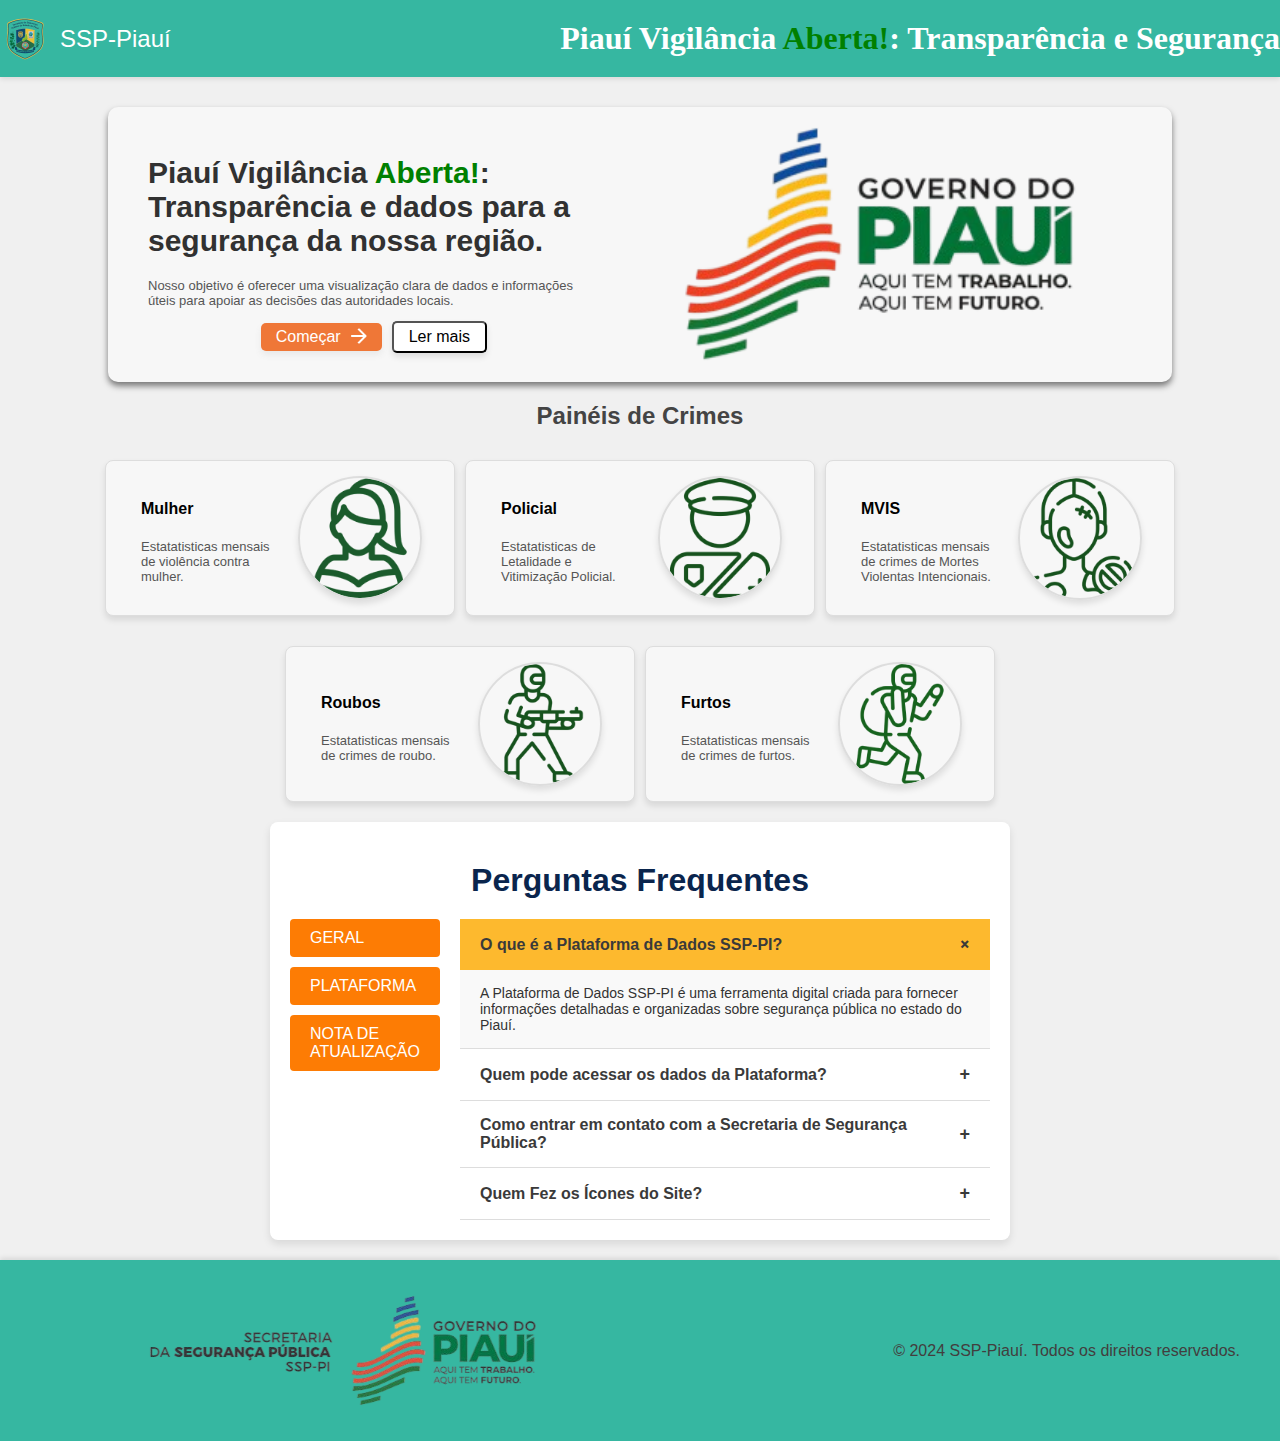
==== index.html @ 042aa712 "Pagina HomeSSP Proto" ====
<!DOCTYPE html>
<html lang="pt-br">
<head class="header">
    <meta charset="UTF-8">
    <meta name="viewport" content="width=device-width, initial-scale=1.0">
    <title>SSP-Piauí Vigilância Aberta!</title>
    <link rel="stylesheet" href="styles.css">

    <div class="header">
        <div class="header-content">
            <div class="logo-container">
                <img src="./imagens/logoSSP.png" alt="Logo" class="header-image">
                <span class="header-text">SSP-Piauí</span>
            </div>
            <h1 class="title">Piauí Vigilância <span style="color: green;">Aberta!</span>: Transparência e Segurança</h1>
        </div>
    </div>
</head>



<body>
    <div>
        <div class="zona1">
            <card class="cardEspecial">
                <div>
                    <h1 class="titulo">Piauí Vigilância <span style="color: green;">Aberta!</span>: Transparência 
                        e dados para a segurança da nossa região.
                    </h1>
                    <p class="texto"> Nosso objetivo é oferecer uma visualização clara de dados
                        e informações úteis para apoiar as decisões das autoridades
                        locais.
                    </p>
                    <div class="botoes">
                        <button class="botao0">
                            Começar
                            <img src="./imagens/seta.png" alt="Seta">
                        </button>
                        <button class="botao1" onclick="location.href='#sobre-nos';">Ler mais</button>
                    </div>
                </div>
                <div>
                    <img src="./imagens/piauiSemfundo.png" alt="Imagem representativa" class="esconderImagem">
                </div>
            </card>
        </div>
    
        <div class="zona2">
            <h2 class="tituloZona">Painéis de Crimes</h2>
            <div class="paineis">
                <card class="cardPainel">
                    <div>
                        <a href="#" class="teste">
                            <h4 class="tituloCard">Mulher</h4>
                            <p class="paragrafoCard">
                                Estatatisticas mensais
                                de violência contra 
                                mulher.
                            </p>
                        </a>
                    </div>
                    <div class="avatar-container">
                        <img src="./imagens/mulher.png" class="avatar">
                    </div>        
                </card>

                <card class="cardPainel">
                    <div>
                        <a href="#" class="teste">
                            <h4 class="tituloCard">Policial</h4>
                            <p class="paragrafoCard">
                                Estatatisticas de Letalidade e Vitimização Policial.
                            </p>
                        </a>
                    </div>
                    <div class="avatar-container">
                        <img src="./imagens/policial.png" class="avatar">
                    </div>        
                </card>

                <card class="cardPainel">
                    <div>
                        <a href="#" class="teste">
                            <h4 class="tituloCard">MVIS</h4>
                            <p class="paragrafoCard">
                                Estatatisticas mensais
                                de crimes de Mortes Violentas Intencionais.
                            </p>
                        </a>
                    </div>
                    <div class="avatar-container">
                        <img src="./imagens/violencia.png" class="avatar">
                    </div>        
                </card>

                <card class="cardPainel">
                    <div>
                        <a href="#" class="teste">
                            <h4 class="tituloCard">Roubos</h4>
                            <p class="paragrafoCard">
                                Estatatisticas mensais
                                de crimes de roubo.
                            </p>
                        </a>
                    </div>
                    <div class="avatar-container">
                        <img src="./imagens/roubo.png" class="avatar">
                    </div>        
                </card>
                

                <card class="cardPainel">
                    <div>
                        <a href="#" class="teste">
                            <h4 class="tituloCard">Furtos</h4>
                            <p class="paragrafoCard">
                                Estatatisticas mensais
                                de crimes de furtos.
                            </p>
                        </a>
                    </div>
                    <div class="avatar-container">
                        <img src="./imagens/furto.png" class="avatar">
                    </div>        
                </card>

               
            </div>
        </div>

        <div class="zona3" id="sobre-nos">
        
            <div class="faq-container">
                <!-- Título -->
                <h1 class="titulo-sobre">Perguntas Frequentes</h1>
        
                <div class="faq-content">
                    <!-- Botões dos Temas -->
                    <div class="faq-themes">
                        <button class="faq-theme active" data-theme="op1">GERAL</button>
                        <button class="faq-theme" data-theme="op2">PLATAFORMA</button>
                        <button class="faq-theme" data-theme="op3">NOTA DE ATUALIZAÇÃO</button>
                    </div>
        
                    <!-- Perguntas por Tema -->
                    <div class="faq-questions" id="op1" style="display: block;">
                        <div class="faq-item">
                            <div class="faq-question active">O que é a Plataforma de Dados SSP-PI?</div>
                            <div class="faq-answer" style="display: block;">
                                <p>A Plataforma de Dados SSP-PI é uma ferramenta digital criada para fornecer informações 
                                    detalhadas e organizadas sobre segurança pública no estado do Piauí.</p>
                            </div>
                        </div>
                        <div class="faq-item">
                            <div class="faq-question">Quem pode acessar os dados da Plataforma?</div>
                            <div class="faq-answer">
                                <p>Qualquer cidadão pode acessar os dados da plataforma. Ela é aberta ao público e foi projetada para ser de fácil navegação.</p>
                            </div>
                        </div>
                        <div class="faq-item">
                            <div class="faq-question">Como entrar em contato com a Secretaria de Segurança Pública?</div>
                            <div class="faq-answer">
                                <p>Você pode entrar em contato pelo telefone (86) 3216 5221 ou pelo e-mail gabinete.ssp@ssp.pi.gov.br.</p>
                            </div>
                        </div>
                        <div class="faq-item">
                            <div class="faq-question">Quem Fez os Ícones do Site?</div>
                            <div class="faq-answer">
                                <p>
                                    <div> Ícones feitos por <a href="https://www.flaticon.com/br/autores/freepik" title="Freepik"> Freepik </a> 
                                        from <a href="https://www.flaticon.com/br/" title="Flaticon">www.flaticon.com'</a></div>
                                    <div> Ícones feitos por <a href="https://www.flaticon.com/br/autores/smashicons" 
                                        title="Smashicons"> Smashicons </a> from <a href="https://www.flaticon.com/br/" 
                                        title="Flaticon">www.flaticon.com'</a></div>
                                </p>
                            </div>
                        </div>
                    </div>
        
                    <div class="faq-questions" id="op2">
                        <div class="faq-item">
                            <div class="faq-question">Quais informações estão disponíveis na plataforma?</div>
                            <div class="faq-answer">
                                <p>A plataforma oferece dados sobre registros criminais, ações policiais, trânsito, violência contra a mulher, 
                                    controle de armas e indicadores ambientais, entre outros.</p>
                            </div>
                        </div>
                        <div class="faq-item">
                            <div class="faq-question">Como a plataforma contribui para a segurança pública</div>
                            <div class="faq-answer">
                                <p>Ela promove a transparência, disponibilizando informações acessíveis que podem ser usadas para análises 
                                    e formulação de políticas públicas eficazes.</p>
                            </div>
                        </div>
                    </div>
        
                    <div class="faq-questions" id="op3">
                        <div class="faq-item">
                            <div class="faq-question">Pergunta 1</div>
                            <div class="faq-answer">
                                <p>Lorem Ipsum é simplesmente uma simulação de texto da indústria tipográfica e de impressos, e vem sendo utilizado desde o século XVI.</p>
                            </div>
                        </div>
                        <div class="faq-item">
                            <div class="faq-question">Pergunta 2</div>
                            <div class="faq-answer">
                                <p>Lorem Ipsum é simplesmente uma simulação de texto da indústria tipográfica e de impressos, e vem sendo utilizado desde o século XVI.</p>
                            </div>
                        </div>
                    </div>
                </div>
            </div>
        
        </div>
    </div>

    

</body>

<footer class="footer">
    <div class="footer-content">
        <img src="./imagens/footer.png" alt="Logo SSP-Piauí" class="footer-image">
        <div class="footer-text">
            <p>&copy; 2024 SSP-Piauí. Todos os direitos reservados.</p>
            
        </div>
    </div>
</footer>


</html>

<script src="script.js"></script>
---- styles.css ----
html, body {
    justify-content: center;
    align-items: center;
    background-color: #f0f0f0;
    display: flex;
    flex-direction: column;
    margin: 0;
    background-color: #f0f0f0;
}

.cardEspecial {
    display: flex; 
    justify-content: space-between;
    align-items: center;
    background-color: rgb(247, 247, 247); 
    color: rgb(5, 5, 5); 
    padding: 20px;
    border-radius: 10px;
    box-shadow: 0 4px 6px rgba(0, 0, 0, 0.5);
    width: 80%; 
    min-width: 250px;
    margin-top: 30px;
}

card div:first-child {
    flex: 1;
    padding-right: 10px;
    padding-left: 20px;
}

card div:last-child {
    flex: 1.2;
    display: flex; 
    justify-content: center; 
    align-items: center; 
}

img {
    max-width: 100%; 
    max-height: 100%; 
    border-radius: 8px;
    object-fit: contain; 
}

.esconderImagem {
    width: 400px;
 }

@media (max-width: 768px) {
    .esconderImagem {
       margin-top: 20px;
       display: none;
    }
}

.zona1 {
    display: flex;
    flex-direction: column; 
    align-items: center; 

}

.titulo {
    font-size: 30px;
    font-family: sans-serif, Calibri, Arial;
    color: rgb(49, 49, 49);
    text-align: left;
}

.texto {
    font-family: sans-serif, Calibri, Arial;
    font-size: 13px;
    color: #555555;
}

.botoes {
    gap: 10px; 
}

.botao0 {
        background-color: #EF7737; 
        color: white; 
        border: none; 
        padding: 5px 15px; 
        border-radius: 5px; 
        font-size: 16px;
        cursor: pointer;
        display: flex;
        gap: 10px; 
        box-shadow: 0 4px 6px rgba(117, 113, 113, 0.1); 
        transition: background-color 0.3s; 
    }

.botao1 {
    background-color: #ffffff;
    color: black; 
    border-color: black; 
    padding: 5px 15px; 
    border-radius: 5px; 
    font-size: 16px;
    cursor: pointer; 
    display: flex;
    gap: 10px;
    box-shadow: 0 4px 6px rgba(0, 0, 0, 0.1);
    transition: background-color 0.3s;
}

.botao0:hover {
    background-color: #d6652f; 
    color: greenyellow;
}

.botao1:hover {
    background-color: grey; 
    color: white;
}

.botao0 img {
    width: 16px; 
    height: 16px;
}

.zona2 {
    display: flex;
    flex-direction: column; 
    align-items: center; 
    width: 100%; 
}


.tituloZona {
    text-align: center; 
    font-size: 24px; 
    font-weight: bold; 
    margin-bottom: 20px; 
    color: #444444; 
    font-family: 'Arial', sans-serif; 
}

.paineis {
    display: flex; 
    flex-wrap: wrap;
    gap: 20px 10px; 
    justify-content: center; 
}


.cardPainel {
    justify-content: space-between;
    align-items: center;
    display: flex;
    background-color: #f7f7f7; 
    border: 1px solid #ddd; 
    cursor: pointer; 
    border-radius: 8px; 
    max-width: 350px; 
    margin-top: 10px;
    box-shadow: 0 4px 6px rgba(0, 0, 0, 0.1); 
    width: calc(33.333% - 20px); 
    min-height: 150px; 
    padding: 15px; 
    box-sizing: border-box; 
    text-align: center; 
    transition: transform 0.3s;
}

@media (max-width: 768px) {
    .cardEspecial {
        flex-direction: column; 
        text-align: center;
    }
    
    .cardEspecial div:first-child {
        padding: 0; 
    }
    .cardPainel {
        width: calc(50% - 20px); 
    }

    .footer-image {
        width: 100%; 
    }

    .footer-text p {
        margin: 5px 0;
        font-size: 10px;
     
    }
}

@media (max-width: 480px) {
    .cardPainel {
        width: 100%; 
    }

    .footer-text p {
        margin: 5px 0;
        font-size: 10px;
     
    }
}


.cardPainel:hover {
    transform: scale(1.05);
    box-shadow: 0 6px 8px rgba(0, 0, 0, 0.2); 
}

.teste {
    text-decoration: none; 
    color: inherit; 
}

.tituloCard {
    font-family: sans-serif, Calibri, Arial;
    font-weight: bold;
    text-align: left;
}

.paragrafoCard {
    font-family: sans-serif, Calibri, Arial;
    color: #555555;
    text-align: left;
    font-size: 13px;
    font-size: 10;
}

.avatar {
    width: 120px;
    height: 120px; 
    border-radius: 50%; 
    object-fit: cover; 
    border: 2px solid #ddd; 
    box-shadow: 0 4px 6px rgba(0, 0, 0, 0.1); 
}

.zona3{
    margin-top: 20px;
    margin-bottom: 20px;
    display: flex;
    flex-direction: column; 
    align-items: center; 
    width: 100%; 
}

.sobre {
    align-items: center;
    background-color: #FDB92E;
    padding: 20px;
    border-radius: 10px;
    box-shadow: 0 4px 6px rgba(0, 0, 0, 0.1);
    width: 55%; 
    min-width: 300px; ;
    min-height: 150px;
    margin-top: 50px;
    margin-bottom: 20px;
       
}

.tituloSobre{
    text-align: center;
    cursor: default;   
    font-family: 'Segoe UI', Tahoma, Geneva, Verdana, sans-serif;
    color: #444444;
}

.textoSobre{
    text-align: center;
    color: rgb(90, 86, 86);
}


body > div {
    flex: 1; 
}

.footer {
    background-color: #36B7A1;
    color: #ecf0f1;
    display: flex;
    justify-content: center;
    align-items: center;
    padding: 20px 0px;
    width: 100%;
    box-shadow: 0 -2px 5px rgba(0, 0, 0, 0.1);
    margin-top: auto;
}

.footer-content {
    display: flex;
    align-items: center;
    justify-content: space-between;
    max-width: 1200px;
}

.footer-image {
    min-width: 150px;
    width: 60%;
    margin-right: 30px;
}

.footer-text {
    text-align: right;
    flex: 1;
}

.footer-text p {
    color: rgb(66, 62, 62);
}

.header {
    background-color: #36B7A1; 
    color: white;  
    display: flex;
    justify-content: space-between; 
    align-items: center; 
    padding: 0px 0px;
    width: 100%;  
    position: relative;
    box-shadow: 0 2px 5px rgba(0, 0, 0, 0.1);  
}

.header-content {
    display: flex;
    justify-content: space-between;
    align-items: center;
    width: 100%;
}

.logo-container {
    display: flex;
    align-items: center;
}

.header-image {
    width: 50px;  
    height: auto; 
    margin-right: 10px; 
}

.header-text {
    font-size: 24px;
    font-family: sans-serif, Calibri, Arial;
    margin: 0;
}

.header-title {
    font-size: 28px;
    font-family: sans-serif, Calibri, Arial;
    text-align: center;  
}

h1 {
    text-align: center;
    margin: 20px 0;
}

p {
    font-family: sans-serif, Calibri, Arial;
}

.titulo-sobre {
    font-family: sans-serif, Calibri, Arial;
    color: #0A254D;
}
.faq-theme.active {
    background: #FD7C04;
}

.faq-question.active {
    background: #FDB92E;
}

.faq-container {
    width: 700px;
    margin: 0 auto;
    padding: 20px;
    background: #fff;
    border-radius: 8px;
    box-shadow: 0 4px 8px rgba(0, 0, 0, 0.1);
}

.faq-content {
    display: flex;
}

.faq-themes {
    display: flex;
    flex-direction: column;
    margin-right: 20px;
    width: 150px;
}

.faq-theme {
    padding: 10px 20px;
    background: #FD7C04;
    color: white;
    border: none;
    border-radius: 4px;
    cursor: pointer;
    font-size: 16px;
    margin-bottom: 10px;
    text-align: left;
}

.faq-theme:hover {
    background: #FDB92E;
}

.faq-questions {
    flex: 1;
    display: none;
}

.faq-item {
    font-family: sans-serif, Calibri, Arial;
    border-bottom: 1px solid #ddd;
}

.faq-question {
    cursor: pointer;
    padding: 15px 20px;
   
    color: #3A3A3A;
    font-weight: bold;
    display: flex;
    justify-content: space-between;
    align-items: center;
}

.faq-question:hover {
    background: #FDB92E;
}

.faq-question::after {
    content: "+";
    font-size: 18px;
    transition: transform 0.3s;
}

.faq-question.active::after {
    transform: rotate(45deg);
}

.faq-answer {
    display: none;
    padding: 15px 20px;
    background: #f9f9f9;
    color: #333;
    font-size: 14px;
}

.faq-answer p {
    margin: 0;
}

@media (max-width: 768px) {
    .header-content {
        flex-direction: column;  
        text-align: center;  
    }

    .logo-container {
        margin-bottom: 10px;  
    }

    .header-image {
        width: 30px;  
    }

    .header-title {
        font-size: 22px; 
    }

    .faq-container {
        width: 300px;
        margin: 0 auto;
        padding: 20px;
        background: #fff;
        border-radius: 8px;
        box-shadow: 0 4px 8px rgba(0, 0, 0, 0.1);
    }

    .faq-content {
        display: flex;
        flex-direction: column; 
        align-items: center;
    }
    
}
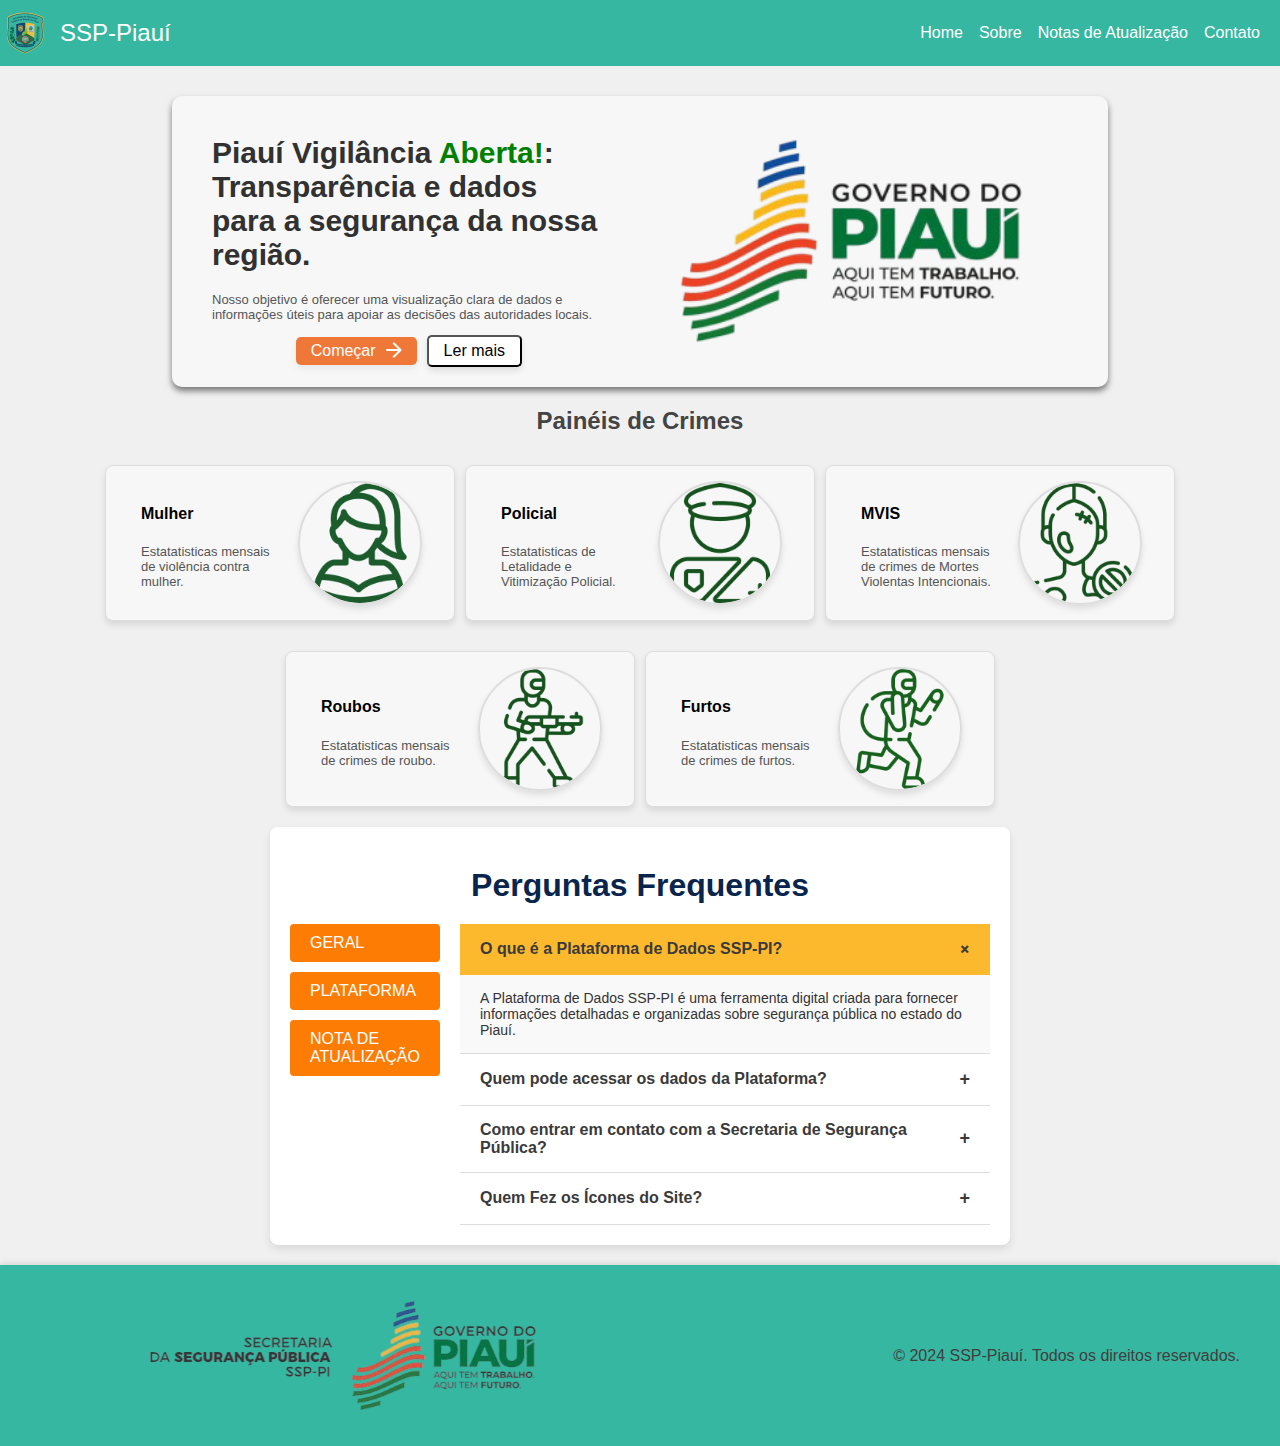
==== commit a07ff54f: "alterações para reunião na sexta" ====
--- a/index.html
+++ b/index.html
@@ -6,15 +6,20 @@
     <title>SSP-Piauí Vigilância Aberta!</title>
     <link rel="stylesheet" href="styles.css">
 
-    <div class="header">
-        <div class="header-content">
+    
+        <nav class="navbar">
             <div class="logo-container">
                 <img src="./imagens/logoSSP.png" alt="Logo" class="header-image">
                 <span class="header-text">SSP-Piauí</span>
             </div>
-            <h1 class="title">Piauí Vigilância <span style="color: green;">Aberta!</span>: Transparência e Segurança</h1>
-        </div>
-    </div>
+            <button class="menu-toggle" aria-label="Abrir Menu">&#9776;</button>
+            <ul class="nav-links">
+              <li><a href="#home">Home</a></li>
+              <li><a href="#sobre">Sobre</a></li>
+              <li><a href="#servicos">Notas de Atualização</a></li>
+              <li><a href="#contato">Contato</a></li>
+            </ul>
+          </nav>
 </head>
 
 
--- a/styles.css
+++ b/styles.css
@@ -1,490 +1,561 @@
-html, body {
-    justify-content: center;
-    align-items: center;
-    background-color: #f0f0f0;
-    display: flex;
+html,
+body {
+  justify-content: center;
+  align-items: center;
+  background-color: #f0f0f0;
+  display: flex;
+  flex-direction: column;
+  margin: 0;
+  background-color: #f0f0f0;
+  font-family: sans-serif, Calibri, Arial;
+}
+
+.cardEspecial {
+  display: flex;
+  justify-content: space-between;
+  align-items: center;
+  background-color: rgb(247, 247, 247);
+  color: rgb(5, 5, 5);
+  padding: 20px;
+  border-radius: 10px;
+  box-shadow: 0 4px 6px rgba(0, 0, 0, 0.5);
+  width: 70%;
+  min-width: 250px;
+  margin-top: 30px;
+}
+
+card div:first-child {
+  flex: 1;
+  padding-right: 10px;
+  padding-left: 20px;
+}
+
+card div:last-child {
+  flex: 1.2;
+  display: flex;
+  justify-content: center;
+  align-items: center;
+}
+
+img {
+  max-width: 100%;
+  max-height: 100%;
+  border-radius: 8px;
+  object-fit: contain;
+}
+
+.esconderImagem {
+  width: 350px;
+}
+
+@media (max-width: 768px) {
+  .esconderImagem {
+    margin-top: 20px;
+    display: none;
+  }
+}
+
+.zona1 {
+  display: flex;
+  flex-direction: column;
+  align-items: center;
+}
+
+.titulo {
+  font-size: 30px;
+  font-family: sans-serif, Calibri, Arial;
+  color: rgb(49, 49, 49);
+  text-align: left;
+}
+
+.texto {
+  font-family: sans-serif, Calibri, Arial;
+  font-size: 13px;
+  color: #555555;
+}
+
+.botoes {
+  gap: 10px;
+}
+
+.botao0 {
+  background-color: #ef7737;
+  color: white;
+  border: none;
+  padding: 5px 15px;
+  border-radius: 5px;
+  font-size: 16px;
+  cursor: pointer;
+  display: flex;
+  gap: 10px;
+  box-shadow: 0 4px 6px rgba(117, 113, 113, 0.1);
+  transition: background-color 0.3s;
+}
+
+.botao1 {
+  background-color: #ffffff;
+  color: black;
+  border-color: black;
+  padding: 5px 15px;
+  border-radius: 5px;
+  font-size: 16px;
+  cursor: pointer;
+  display: flex;
+  gap: 10px;
+  box-shadow: 0 4px 6px rgba(0, 0, 0, 0.1);
+  transition: background-color 0.3s;
+}
+
+.botao0:hover {
+  background-color: #d6652f;
+  color: greenyellow;
+}
+
+.botao1:hover {
+  background-color: grey;
+  color: white;
+}
+
+.botao0 img {
+  width: 16px;
+  height: 16px;
+}
+
+.zona2 {
+  display: flex;
+  flex-direction: column;
+  align-items: center;
+  width: 100%;
+}
+
+.tituloZona {
+  text-align: center;
+  font-size: 24px;
+  font-weight: bold;
+  margin-bottom: 20px;
+  color: #444444;
+  font-family: "Arial", sans-serif;
+}
+
+.paineis {
+  display: flex;
+  flex-wrap: wrap;
+  gap: 20px 10px;
+  justify-content: center;
+}
+
+.cardPainel {
+  justify-content: space-between;
+  align-items: center;
+  display: flex;
+  background-color: #f7f7f7;
+  border: 1px solid #ddd;
+  cursor: pointer;
+  border-radius: 8px;
+  max-width: 350px;
+  margin-top: 10px;
+  box-shadow: 0 4px 6px rgba(0, 0, 0, 0.1);
+  width: calc(33.333% - 20px);
+  min-height: 150px;
+  padding: 15px;
+  box-sizing: border-box;
+  text-align: center;
+  transition: transform 0.3s;
+}
+
+@media (max-width: 768px) {
+  .cardEspecial {
     flex-direction: column;
-    margin: 0;
-    background-color: #f0f0f0;
-}
-
-.cardEspecial {
-    display: flex; 
-    justify-content: space-between;
-    align-items: center;
-    background-color: rgb(247, 247, 247); 
-    color: rgb(5, 5, 5); 
-    padding: 20px;
-    border-radius: 10px;
-    box-shadow: 0 4px 6px rgba(0, 0, 0, 0.5);
-    width: 80%; 
-    min-width: 250px;
-    margin-top: 30px;
-}
-
-card div:first-child {
-    flex: 1;
-    padding-right: 10px;
-    padding-left: 20px;
-}
-
-card div:last-child {
-    flex: 1.2;
-    display: flex; 
-    justify-content: center; 
-    align-items: center; 
-}
-
-img {
-    max-width: 100%; 
-    max-height: 100%; 
-    border-radius: 8px;
-    object-fit: contain; 
-}
-
-.esconderImagem {
-    width: 400px;
- }
+    text-align: center;
+  }
+
+  .cardEspecial div:first-child {
+    padding: 0;
+  }
+  .cardPainel {
+    width: calc(50% - 20px);
+  }
+
+  .footer-image {
+    width: 100%;
+  }
+
+  .footer-text p {
+    margin: 5px 0;
+    font-size: 10px;
+  }
+}
+
+@media (max-width: 480px) {
+  .cardPainel {
+    width: 100%;
+  }
+
+  .footer-text p {
+    margin: 5px 0;
+    font-size: 10px;
+  }
+}
+
+.cardPainel:hover {
+  transform: scale(1.05);
+  box-shadow: 0 6px 8px rgba(0, 0, 0, 0.2);
+}
+
+.teste {
+  text-decoration: none;
+  color: inherit;
+}
+
+.tituloCard {
+  font-family: sans-serif, Calibri, Arial;
+  font-weight: bold;
+  text-align: left;
+}
+
+.paragrafoCard {
+  font-family: sans-serif, Calibri, Arial;
+  color: #555555;
+  text-align: left;
+  font-size: 13px;
+  font-size: 10;
+}
+
+.avatar {
+  width: 120px;
+  height: 120px;
+  border-radius: 50%;
+  object-fit: cover;
+  border: 2px solid #ddd;
+  box-shadow: 0 4px 6px rgba(0, 0, 0, 0.1);
+}
+
+.zona3 {
+  margin-top: 20px;
+  margin-bottom: 20px;
+  display: flex;
+  flex-direction: column;
+  align-items: center;
+  width: 100%;
+}
+
+.sobre {
+  align-items: center;
+  background-color: #fdb92e;
+  padding: 20px;
+  border-radius: 10px;
+  box-shadow: 0 4px 6px rgba(0, 0, 0, 0.1);
+  width: 55%;
+  min-width: 300px;
+  min-height: 150px;
+  margin-top: 50px;
+  margin-bottom: 20px;
+}
+
+.tituloSobre {
+  text-align: center;
+  cursor: default;
+  font-family: "Segoe UI", Tahoma, Geneva, Verdana, sans-serif;
+  color: #444444;
+}
+
+.textoSobre {
+  text-align: center;
+  color: rgb(90, 86, 86);
+}
+
+body > div {
+  flex: 1;
+}
+
+.footer {
+  background-color: #36b7a1;
+  color: #ecf0f1;
+  display: flex;
+  justify-content: center;
+  align-items: center;
+  padding: 20px 0px;
+  width: 100%;
+  box-shadow: 0 -2px 5px rgba(0, 0, 0, 0.1);
+  margin-top: auto;
+}
+
+.footer-content {
+  display: flex;
+  align-items: center;
+  justify-content: space-between;
+  max-width: 1200px;
+}
+
+.footer-image {
+  min-width: 150px;
+  width: 60%;
+  margin-right: 30px;
+}
+
+.footer-text {
+  text-align: right;
+  flex: 1;
+}
+
+.footer-text p {
+  color: rgb(66, 62, 62);
+}
+header {
+  font-family: sans-serif, Calibri, Arial;
+  font-size: 18px;
+}
+.header {
+  background-color: #36b7a1;
+  color: white;
+  display: flex;
+  justify-content: space-between;
+  align-items: center;
+  padding: 0px 0px;
+  width: 100%;
+  position: relative;
+  box-shadow: 0 2px 5px rgba(0, 0, 0, 0.1);
+}
+
+.header-content {
+  display: flex;
+  justify-content: space-between;
+  align-items: center;
+  width: 100%;
+}
+
+.logo-container {
+  display: flex;
+  align-items: center;
+}
+
+.header-image {
+  width: 50px;
+  height: auto;
+  margin-right: 10px;
+}
+
+.header-text {
+  font-size: 24px;
+  font-family: sans-serif, Calibri, Arial;
+  margin: 0;
+}
+
+.header-title {
+  font-size: 28px;
+  font-family: sans-serif, Calibri, Arial;
+  text-align: center;
+}
+
+h1 {
+  text-align: center;
+  margin: 20px 0;
+}
+
+p {
+  font-family: sans-serif, Calibri, Arial;
+}
+
+.titulo-sobre {
+  font-family: sans-serif, Calibri, Arial;
+  color: #0a254d;
+}
+.faq-theme.active {
+  background: #fd7c04;
+}
+
+.faq-question.active {
+  background: #fdb92e;
+}
+
+.faq-container {
+  width: 700px;
+  margin: 0 auto;
+  padding: 20px;
+  background: #fff;
+  border-radius: 8px;
+  box-shadow: 0 4px 8px rgba(0, 0, 0, 0.1);
+}
+
+.faq-content {
+  display: flex;
+}
+
+.faq-themes {
+  display: flex;
+  flex-direction: column;
+  margin-right: 20px;
+  width: 150px;
+}
+
+.faq-theme {
+  padding: 10px 20px;
+  background: #fd7c04;
+  color: white;
+  border: none;
+  border-radius: 4px;
+  cursor: pointer;
+  font-size: 16px;
+  margin-bottom: 10px;
+  text-align: left;
+}
+
+.faq-theme:hover {
+  background: #fdb92e;
+}
+
+.faq-questions {
+  flex: 1;
+  display: none;
+}
+
+.faq-item {
+  font-family: sans-serif, Calibri, Arial;
+  border-bottom: 1px solid #ddd;
+}
+
+.faq-question {
+  cursor: pointer;
+  padding: 15px 20px;
+
+  color: #3a3a3a;
+  font-weight: bold;
+  display: flex;
+  justify-content: space-between;
+  align-items: center;
+}
+
+.faq-question:hover {
+  background: #fdb92e;
+}
+
+.faq-question::after {
+  content: "+";
+  font-size: 18px;
+  transition: transform 0.3s;
+}
+
+.faq-question.active::after {
+  transform: rotate(45deg);
+}
+
+.faq-answer {
+  display: none;
+  padding: 15px 20px;
+  background: #f9f9f9;
+  color: #333;
+  font-size: 14px;
+}
+
+.faq-answer p {
+  margin: 0;
+}
 
 @media (max-width: 768px) {
-    .esconderImagem {
-       margin-top: 20px;
-       display: none;
-    }
-}
-
-.zona1 {
-    display: flex;
-    flex-direction: column; 
-    align-items: center; 
-
-}
-
-.titulo {
-    font-size: 30px;
-    font-family: sans-serif, Calibri, Arial;
-    color: rgb(49, 49, 49);
-    text-align: left;
-}
-
-.texto {
-    font-family: sans-serif, Calibri, Arial;
-    font-size: 13px;
-    color: #555555;
-}
-
-.botoes {
-    gap: 10px; 
-}
-
-.botao0 {
-        background-color: #EF7737; 
-        color: white; 
-        border: none; 
-        padding: 5px 15px; 
-        border-radius: 5px; 
-        font-size: 16px;
-        cursor: pointer;
-        display: flex;
-        gap: 10px; 
-        box-shadow: 0 4px 6px rgba(117, 113, 113, 0.1); 
-        transition: background-color 0.3s; 
-    }
-
-.botao1 {
-    background-color: #ffffff;
-    color: black; 
-    border-color: black; 
-    padding: 5px 15px; 
-    border-radius: 5px; 
-    font-size: 16px;
-    cursor: pointer; 
-    display: flex;
-    gap: 10px;
-    box-shadow: 0 4px 6px rgba(0, 0, 0, 0.1);
-    transition: background-color 0.3s;
-}
-
-.botao0:hover {
-    background-color: #d6652f; 
-    color: greenyellow;
-}
-
-.botao1:hover {
-    background-color: grey; 
-    color: white;
-}
-
-.botao0 img {
-    width: 16px; 
-    height: 16px;
-}
-
-.zona2 {
-    display: flex;
-    flex-direction: column; 
-    align-items: center; 
-    width: 100%; 
-}
-
-
-.tituloZona {
-    text-align: center; 
-    font-size: 24px; 
-    font-weight: bold; 
-    margin-bottom: 20px; 
-    color: #444444; 
-    font-family: 'Arial', sans-serif; 
-}
-
-.paineis {
-    display: flex; 
-    flex-wrap: wrap;
-    gap: 20px 10px; 
-    justify-content: center; 
-}
-
-
-.cardPainel {
-    justify-content: space-between;
-    align-items: center;
-    display: flex;
-    background-color: #f7f7f7; 
-    border: 1px solid #ddd; 
-    cursor: pointer; 
-    border-radius: 8px; 
-    max-width: 350px; 
-    margin-top: 10px;
-    box-shadow: 0 4px 6px rgba(0, 0, 0, 0.1); 
-    width: calc(33.333% - 20px); 
-    min-height: 150px; 
-    padding: 15px; 
-    box-sizing: border-box; 
-    text-align: center; 
-    transition: transform 0.3s;
-}
-
-@media (max-width: 768px) {
-    .cardEspecial {
-        flex-direction: column; 
-        text-align: center;
-    }
-    
-    .cardEspecial div:first-child {
-        padding: 0; 
-    }
-    .cardPainel {
-        width: calc(50% - 20px); 
-    }
-
-    .footer-image {
-        width: 100%; 
-    }
-
-    .footer-text p {
-        margin: 5px 0;
-        font-size: 10px;
-     
-    }
-}
-
-@media (max-width: 480px) {
-    .cardPainel {
-        width: 100%; 
-    }
-
-    .footer-text p {
-        margin: 5px 0;
-        font-size: 10px;
-     
-    }
-}
-
-
-.cardPainel:hover {
-    transform: scale(1.05);
-    box-shadow: 0 6px 8px rgba(0, 0, 0, 0.2); 
-}
-
-.teste {
-    text-decoration: none; 
-    color: inherit; 
-}
-
-.tituloCard {
-    font-family: sans-serif, Calibri, Arial;
-    font-weight: bold;
-    text-align: left;
-}
-
-.paragrafoCard {
-    font-family: sans-serif, Calibri, Arial;
-    color: #555555;
-    text-align: left;
-    font-size: 13px;
-    font-size: 10;
-}
-
-.avatar {
-    width: 120px;
-    height: 120px; 
-    border-radius: 50%; 
-    object-fit: cover; 
-    border: 2px solid #ddd; 
-    box-shadow: 0 4px 6px rgba(0, 0, 0, 0.1); 
-}
-
-.zona3{
-    margin-top: 20px;
-    margin-bottom: 20px;
-    display: flex;
-    flex-direction: column; 
-    align-items: center; 
-    width: 100%; 
-}
-
-.sobre {
-    align-items: center;
-    background-color: #FDB92E;
-    padding: 20px;
-    border-radius: 10px;
-    box-shadow: 0 4px 6px rgba(0, 0, 0, 0.1);
-    width: 55%; 
-    min-width: 300px; ;
-    min-height: 150px;
-    margin-top: 50px;
-    margin-bottom: 20px;
-       
-}
-
-.tituloSobre{
+  .header-content {
+    flex-direction: column;
     text-align: center;
-    cursor: default;   
-    font-family: 'Segoe UI', Tahoma, Geneva, Verdana, sans-serif;
-    color: #444444;
-}
-
-.textoSobre{
-    text-align: center;
-    color: rgb(90, 86, 86);
-}
-
-
-body > div {
-    flex: 1; 
-}
-
-.footer {
-    background-color: #36B7A1;
-    color: #ecf0f1;
-    display: flex;
-    justify-content: center;
-    align-items: center;
-    padding: 20px 0px;
-    width: 100%;
-    box-shadow: 0 -2px 5px rgba(0, 0, 0, 0.1);
-    margin-top: auto;
-}
-
-.footer-content {
-    display: flex;
-    align-items: center;
-    justify-content: space-between;
-    max-width: 1200px;
-}
-
-.footer-image {
-    min-width: 150px;
-    width: 60%;
-    margin-right: 30px;
-}
-
-.footer-text {
-    text-align: right;
-    flex: 1;
-}
-
-.footer-text p {
-    color: rgb(66, 62, 62);
-}
-
-.header {
-    background-color: #36B7A1; 
-    color: white;  
-    display: flex;
-    justify-content: space-between; 
-    align-items: center; 
-    padding: 0px 0px;
-    width: 100%;  
-    position: relative;
-    box-shadow: 0 2px 5px rgba(0, 0, 0, 0.1);  
-}
-
-.header-content {
-    display: flex;
-    justify-content: space-between;
-    align-items: center;
-    width: 100%;
-}
-
-.logo-container {
-    display: flex;
-    align-items: center;
-}
-
-.header-image {
-    width: 50px;  
-    height: auto; 
-    margin-right: 10px; 
-}
-
-.header-text {
-    font-size: 24px;
-    font-family: sans-serif, Calibri, Arial;
-    margin: 0;
-}
-
-.header-title {
-    font-size: 28px;
-    font-family: sans-serif, Calibri, Arial;
-    text-align: center;  
-}
-
-h1 {
-    text-align: center;
-    margin: 20px 0;
-}
-
-p {
-    font-family: sans-serif, Calibri, Arial;
-}
-
-.titulo-sobre {
-    font-family: sans-serif, Calibri, Arial;
-    color: #0A254D;
-}
-.faq-theme.active {
-    background: #FD7C04;
-}
-
-.faq-question.active {
-    background: #FDB92E;
-}
-
-.faq-container {
-    width: 700px;
+  }
+
+  .logo-container {
+    margin-bottom: 10px;
+  }
+
+  .header-image {
+    width: 30px;
+  }
+
+  .header-title {
+    font-size: 22px;
+  }
+
+  .faq-container {
+    width: 300px;
     margin: 0 auto;
     padding: 20px;
     background: #fff;
     border-radius: 8px;
     box-shadow: 0 4px 8px rgba(0, 0, 0, 0.1);
-}
-
-.faq-content {
-    display: flex;
-}
-
-.faq-themes {
+  }
+
+  .faq-content {
     display: flex;
     flex-direction: column;
-    margin-right: 20px;
-    width: 150px;
-}
-
-.faq-theme {
-    padding: 10px 20px;
-    background: #FD7C04;
-    color: white;
-    border: none;
-    border-radius: 4px;
-    cursor: pointer;
-    font-size: 16px;
-    margin-bottom: 10px;
-    text-align: left;
-}
-
-.faq-theme:hover {
-    background: #FDB92E;
-}
-
-.faq-questions {
-    flex: 1;
+    align-items: center;
+  }
+}
+
+.navbar {
+  display: flex;
+  justify-content: space-between;
+  align-items: center;
+  background-color: #36b7a1;
+  padding: 0.5rem 1rem;
+  color: #fff;
+  width: 100%;
+}
+
+.logo {
+  font-size: 1.5rem;
+  font-weight: bold;
+  margin-left: 20px;
+}
+
+.nav-links {
+  list-style: none;
+  display: flex;
+  margin: 0;
+  padding: 0;
+  margin-right: 20px;
+}
+
+.nav-links li {
+  margin-left: 1rem;
+}
+
+.nav-links a {
+  text-decoration: none;
+  color: #fff;
+  transition: color 0.3s;
+}
+
+.nav-links a:hover {
+  color: #00bcd4;
+}
+
+/* Menu Toggle */
+.menu-toggle {
+  display: none;
+  background: none;
+  border: none;
+  font-size: 1.5rem;
+  color: #fff;
+  cursor: pointer;
+  margin-right: 20px;
+}
+
+/* Responsividade */
+@media (max-width: 768px) {
+  .nav-links {
     display: none;
-}
-
-.faq-item {
-    font-family: sans-serif, Calibri, Arial;
-    border-bottom: 1px solid #ddd;
-}
-
-.faq-question {
-    cursor: pointer;
-    padding: 15px 20px;
-   
-    color: #3A3A3A;
-    font-weight: bold;
+    flex-direction: column;
+    position: absolute;
+    top: 3.5rem;
+    right: 1rem;
+    background-color: #36b7a1;
+    padding: 1rem;
+    border-radius: 0.5rem;
+  }
+
+  .nav-links.show {
     display: flex;
-    justify-content: space-between;
-    align-items: center;
-}
-
-.faq-question:hover {
-    background: #FDB92E;
-}
-
-.faq-question::after {
-    content: "+";
-    font-size: 18px;
-    transition: transform 0.3s;
-}
-
-.faq-question.active::after {
-    transform: rotate(45deg);
-}
-
-.faq-answer {
-    display: none;
-    padding: 15px 20px;
-    background: #f9f9f9;
-    color: #333;
-    font-size: 14px;
-}
-
-.faq-answer p {
-    margin: 0;
-}
-
-@media (max-width: 768px) {
-    .header-content {
-        flex-direction: column;  
-        text-align: center;  
-    }
-
-    .logo-container {
-        margin-bottom: 10px;  
-    }
-
-    .header-image {
-        width: 30px;  
-    }
-
-    .header-title {
-        font-size: 22px; 
-    }
-
-    .faq-container {
-        width: 300px;
-        margin: 0 auto;
-        padding: 20px;
-        background: #fff;
-        border-radius: 8px;
-        box-shadow: 0 4px 8px rgba(0, 0, 0, 0.1);
-    }
-
-    .faq-content {
-        display: flex;
-        flex-direction: column; 
-        align-items: center;
-    }
-    
-}
+  }
+
+  .nav-links li {
+    margin: 0.5rem 0;
+  }
+
+  .menu-toggle {
+    display: block;
+  }
+}
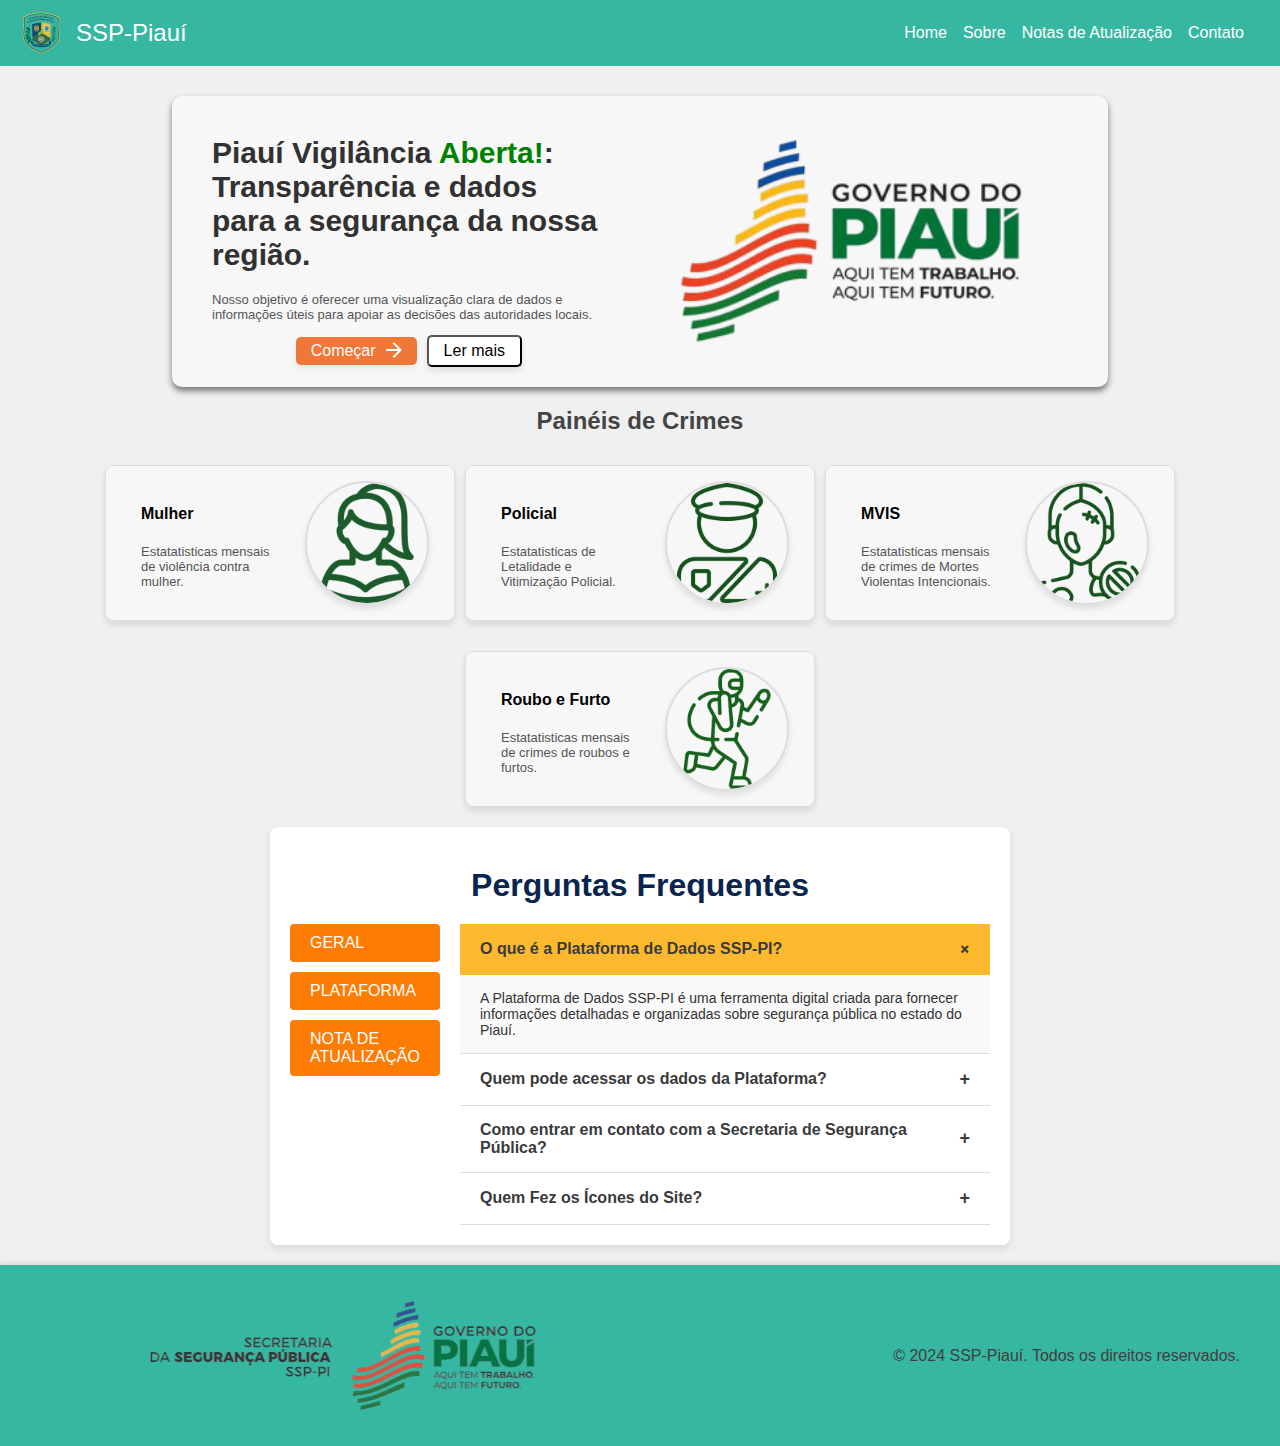
==== commit b825ddd2: "paineis ativados" ====
--- a/index.html
+++ b/index.html
@@ -55,50 +55,51 @@
             <div class="paineis">
                 <card class="cardPainel">
                     <div>
-                        <a href="#" class="teste">
+                        <a href="Painel da Mulher/mulher.html" class="teste">
                             <h4 class="tituloCard">Mulher</h4>
                             <p class="paragrafoCard">
                                 Estatatisticas mensais
                                 de violência contra 
                                 mulher.
                             </p>
-                        </a>
                     </div>
                     <div class="avatar-container">
                         <img src="./imagens/mulher.png" class="avatar">
-                    </div>        
-                </card>
-
-                <card class="cardPainel">
-                    <div>
-                        <a href="#" class="teste">
+                    </div>    
+                </a>    
+                </card>
+
+                <card class="cardPainel">
+                    <div>
+                        <a href="Painel Policial/policia.html" class="teste">
                             <h4 class="tituloCard">Policial</h4>
                             <p class="paragrafoCard">
                                 Estatatisticas de Letalidade e Vitimização Policial.
                             </p>
-                        </a>
                     </div>
                     <div class="avatar-container">
                         <img src="./imagens/policial.png" class="avatar">
-                    </div>        
-                </card>
-
-                <card class="cardPainel">
-                    <div>
-                        <a href="#" class="teste">
+                    </div>  
+                    </a>      
+                </card>
+
+                <card class="cardPainel">
+                    <div>
+                        <a href="Painel de MVIs/mvis.html" class="teste">
                             <h4 class="tituloCard">MVIS</h4>
                             <p class="paragrafoCard">
                                 Estatatisticas mensais
                                 de crimes de Mortes Violentas Intencionais.
                             </p>
-                        </a>
+                       
                     </div>
                     <div class="avatar-container">
                         <img src="./imagens/violencia.png" class="avatar">
-                    </div>        
-                </card>
-
-                <card class="cardPainel">
+                    </div>   
+                    </a>     
+                </card>
+
+                <!-- <card class="cardPainel">
                     <div>
                         <a href="#" class="teste">
                             <h4 class="tituloCard">Roubos</h4>
@@ -111,22 +112,23 @@
                     <div class="avatar-container">
                         <img src="./imagens/roubo.png" class="avatar">
                     </div>        
-                </card>
+                </card> -->
                 
 
                 <card class="cardPainel">
                     <div>
-                        <a href="#" class="teste">
-                            <h4 class="tituloCard">Furtos</h4>
-                            <p class="paragrafoCard">
-                                Estatatisticas mensais
-                                de crimes de furtos.
-                            </p>
-                        </a>
-                    </div>
-                    <div class="avatar-container">
-                        <img src="./imagens/furto.png" class="avatar">
-                    </div>        
+                        <a href="Painel Roubo e Furto/rouboEfurto.html" class="teste">
+                            <h4 class="tituloCard">Roubo e Furto</h4>
+                            <p class="paragrafoCard">
+                                Estatatisticas mensais
+                                de crimes de roubos e furtos.
+                            </p>
+                        
+                        </div>
+                        <div class="avatar-container">
+                            <img src="./imagens/furto.png" class="avatar">
+                        </div>   
+                        </a>     
                 </card>
 
                
@@ -217,6 +219,16 @@
             </div>
         
         </div>
+
+        <!-- <div class="zona3" id="sobre-nos">
+            <iframe
+                src="http://82.112.244.36:3003/public/dashboard/21c1d562-f70a-4dee-b763-e6fecc740d12"
+                frameborder="0"
+                width="800"
+                height="600"
+                allowtransparency
+            ></iframe>
+        </div> -->
     </div>
 
     
@@ -228,7 +240,6 @@
         <img src="./imagens/footer.png" alt="Logo SSP-Piauí" class="footer-image">
         <div class="footer-text">
             <p>&copy; 2024 SSP-Piauí. Todos os direitos reservados.</p>
-            
         </div>
     </div>
 </footer>
--- a/styles.css
+++ b/styles.css
@@ -160,7 +160,36 @@
   padding: 15px;
   box-sizing: border-box;
   text-align: center;
-  transition: transform 0.3s;
+  transition: transform 0.3s, box-shadow 0.3s;
+  text-decoration: none; /* Remover sublinhado */
+  color: inherit; /* Herdar cor do tema */
+}
+
+.cardPainel:hover {
+  transform: scale(1.05);
+  box-shadow: 0 6px 8px rgba(0, 0, 0, 0.2);
+}
+
+.tituloCard {
+  font-family: sans-serif, Calibri, Arial;
+  font-weight: bold;
+  text-align: left;
+}
+
+.paragrafoCard {
+  font-family: sans-serif, Calibri, Arial;
+  color: #555555;
+  text-align: left;
+  font-size: 13px;
+}
+
+.avatar {
+  width: 120px;
+  height: 120px;
+  border-radius: 50%;
+  object-fit: cover;
+  border: 2px solid #ddd;
+  box-shadow: 0 4px 6px rgba(0, 0, 0, 0.1);
 }
 
 @media (max-width: 768px) {
@@ -492,7 +521,7 @@
   background-color: #36b7a1;
   padding: 0.5rem 1rem;
   color: #fff;
-  width: 100%;
+  width: 97.5%;
 }
 
 .logo {
